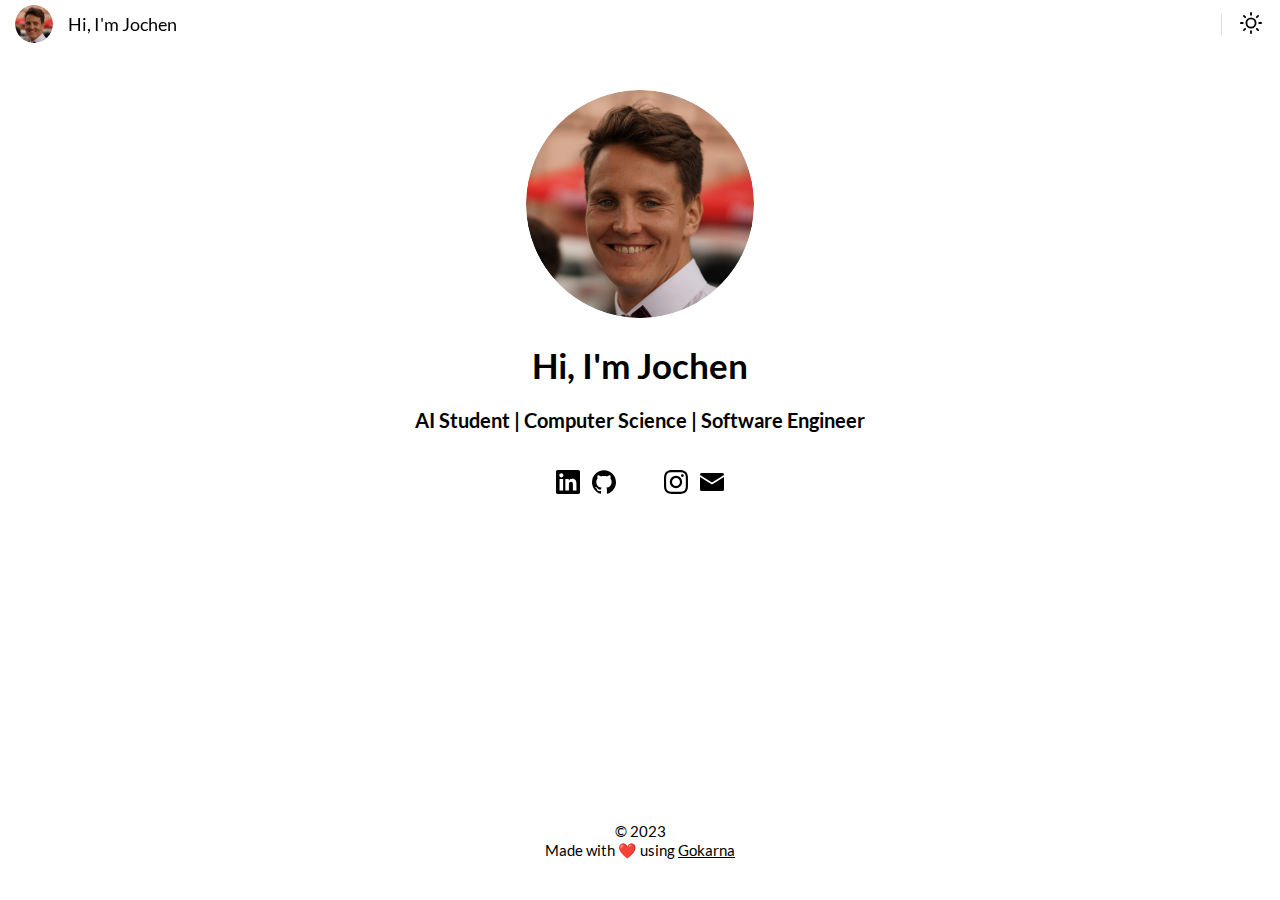
==== index.html @ cd0339ed "deploy: b40019621c8c60beb106870b078ef6ab6bc6c2b8" ====
<!doctype html><html lang=en><head><meta name=generator content="Hugo 0.110.0"><meta charset=utf-8><meta name=viewport content="width=device-width,initial-scale=1"><style>:root{--accent-color:#ffa64d}</style><title>Hi, I'm Jochen</title><meta name=description content="AI Student  |  Computer Science  |  Software Engineer"><meta name=keywords content="blog,gokarna,hugo"><meta property="og:url" content="https://nejox.github.io/"><meta property="og:type" content="website"><meta property="og:title" content="Hi, I'm Jochen"><meta property="og:description" content="AI Student  |  Computer Science  |  Software Engineer"><meta property="og:image" content="/images/le_me.png"><meta name=twitter:card content="summary_large_image"><meta name=twitter:title content="Hi, I'm Jochen"><meta name=twitter:description content="AI Student  |  Computer Science  |  Software Engineer"><meta property="twitter:domain" content="https://nejox.github.io/"><meta property="twitter:url" content="https://nejox.github.io/"><meta name=twitter:image content="/images/le_me.png"><link rel=canonical href=https://nejox.github.io/><link rel=stylesheet type=text/css href=https://nejox.github.io//css/normalize.min.css media=print onload='this.media="all"'><link rel=stylesheet type=text/css href=https://nejox.github.io//css/main.css><link disabled id=dark-theme rel=stylesheet href=https://nejox.github.io//css/dark.css><script src=https://nejox.github.io//js/svg-injector.min.js></script>
<script src=https://nejox.github.io//js/feather-icons.min.js></script>
<script src=https://nejox.github.io//js/main.js></script></head><body><script type=text/javascript>setThemeByUserPref()</script><header class=header><nav class=header-nav><div class=avatar><a href=https://nejox.github.io/><img src=https://nejox.github.io//images/le_me.png alt=avatar></a></div><div class=nav-title><a class=nav-brand href=https://nejox.github.io/>Hi, I'm Jochen</a></div><div class=nav-links><span class=nav-icons-divider></span><div class="nav-link dark-theme-toggle"><span id=dark-theme-toggle-screen-reader-target class=sr-only></span>
<a><span id=theme-toggle-icon data-feather=moon></span></a></div><div class=nav-link id=hamburger-menu-toggle><span id=hamburger-menu-toggle-screen-reader-target class=sr-only>menu</span>
<a><span data-feather=menu></span></a></div><ul class="nav-hamburger-list visibility-hidden"><li class="nav-item dark-theme-toggle"><span id=dark-theme-toggle-screen-reader-target class=sr-only>theme</span>
<a><span id=theme-toggle-icon data-feather=moon></span></a></li></ul></div></nav></header><main id=content><section class=home-about><div class=avatar><img class=size-l src=https://nejox.github.io//images/le_me.png alt=avatar></div><h1>Hi, I'm Jochen</h1><h3>AI Student | Computer Science | Software Engineer</h3></section><div class=flex-break></div><section class=social-icons><ul class=social-icons-list><li class=social-icon><a href=https://www.linkedin.com/in/jochen-schmidt96/><img class=svg-inject src=https://nejox.github.io//svg/icons/linkedin.svg></a></li><li class=social-icon><a href=https://github.com/nejox><img class=svg-inject src=https://nejox.github.io//svg/icons/github.svg></a></li><li class=social-icon><a href=https://www.kaggle.com/nejoxx><img class=svg-inject src=https://nejox.github.io//svg/icons/kaggle.svg></a></li><li class=social-icon><a href=https://www.instagram.com/ne.jox/><img class=svg-inject src=https://nejox.github.io//svg/icons/instagram.svg></a></li><li class=social-icon><a href=mailto:schmidtjochen@gmx.net><img class=svg-inject src=https://nejox.github.io//svg/icons/email.svg></a></li></ul></section></main><footer class=footer><span>&copy; 2023</span>
<span>Made with &#10084;&#65039; using <a target=_blank href=https://github.com/526avijitgupta/gokarna>Gokarna</a></span></footer></body></html>
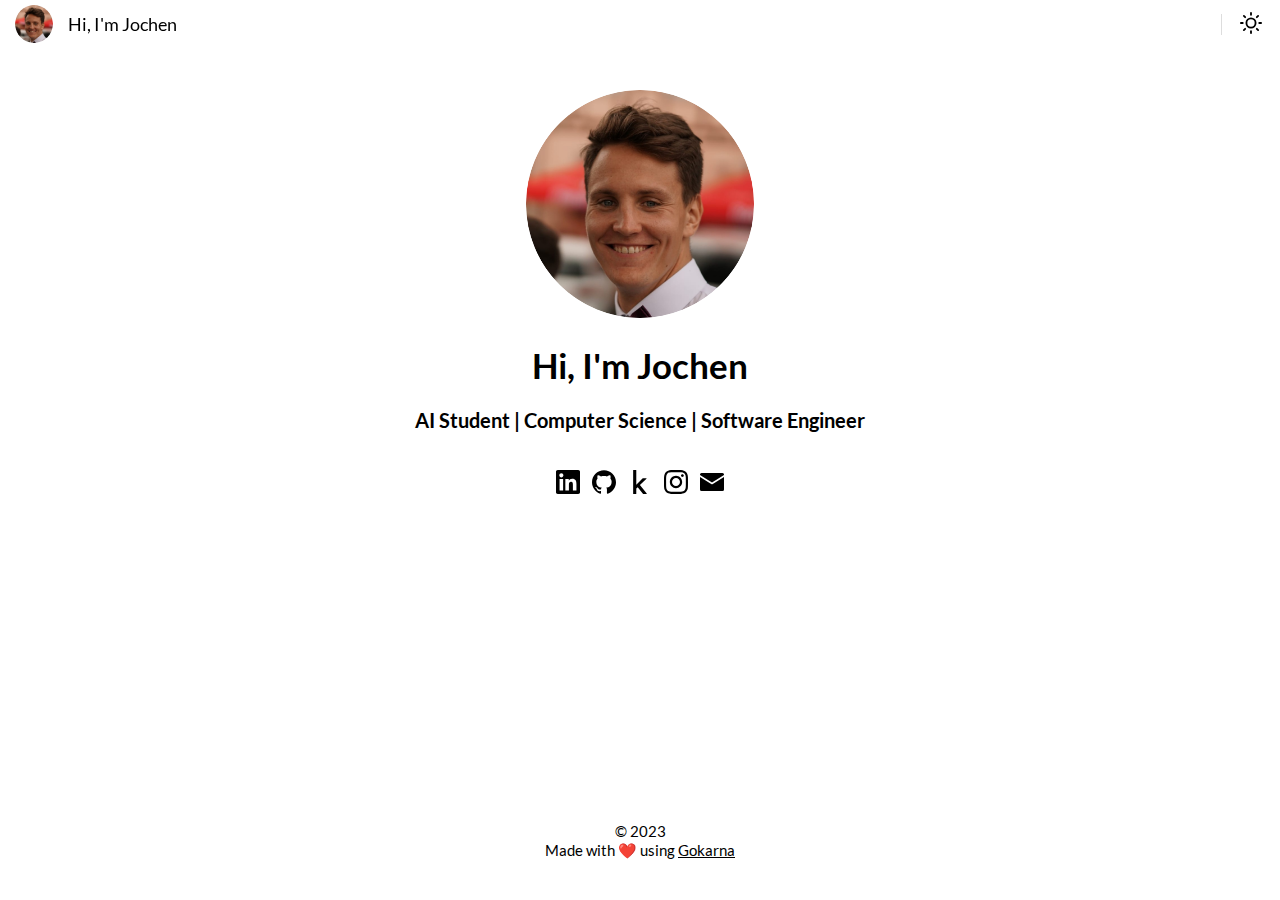
==== commit 1279f908: "deploy: 21d35716b919339ead8b7be1781eb806e16199ac" ====
--- a/index.html
+++ b/index.html
@@ -1,6 +1,7 @@
 <!doctype html><html lang=en><head><meta name=generator content="Hugo 0.110.0"><meta charset=utf-8><meta name=viewport content="width=device-width,initial-scale=1"><style>:root{--accent-color:#ffa64d}</style><title>Hi, I'm Jochen</title><meta name=description content="AI Student  |  Computer Science  |  Software Engineer"><meta name=keywords content="blog,gokarna,hugo"><meta property="og:url" content="https://nejox.github.io/"><meta property="og:type" content="website"><meta property="og:title" content="Hi, I'm Jochen"><meta property="og:description" content="AI Student  |  Computer Science  |  Software Engineer"><meta property="og:image" content="/images/le_me.png"><meta name=twitter:card content="summary_large_image"><meta name=twitter:title content="Hi, I'm Jochen"><meta name=twitter:description content="AI Student  |  Computer Science  |  Software Engineer"><meta property="twitter:domain" content="https://nejox.github.io/"><meta property="twitter:url" content="https://nejox.github.io/"><meta name=twitter:image content="/images/le_me.png"><link rel=canonical href=https://nejox.github.io/><link rel=stylesheet type=text/css href=https://nejox.github.io//css/normalize.min.css media=print onload='this.media="all"'><link rel=stylesheet type=text/css href=https://nejox.github.io//css/main.css><link disabled id=dark-theme rel=stylesheet href=https://nejox.github.io//css/dark.css><script src=https://nejox.github.io//js/svg-injector.min.js></script>
 <script src=https://nejox.github.io//js/feather-icons.min.js></script>
-<script src=https://nejox.github.io//js/main.js></script></head><body><script type=text/javascript>setThemeByUserPref()</script><header class=header><nav class=header-nav><div class=avatar><a href=https://nejox.github.io/><img src=https://nejox.github.io//images/le_me.png alt=avatar></a></div><div class=nav-title><a class=nav-brand href=https://nejox.github.io/>Hi, I'm Jochen</a></div><div class=nav-links><span class=nav-icons-divider></span><div class="nav-link dark-theme-toggle"><span id=dark-theme-toggle-screen-reader-target class=sr-only></span>
+<script src=https://nejox.github.io//js/main.js></script>
+<script>document.getElementsByClassName("footer")[0].childNodes[2].remove()</script></head><body><script type=text/javascript>setThemeByUserPref()</script><header class=header><nav class=header-nav><div class=avatar><a href=https://nejox.github.io/><img src=https://nejox.github.io//images/le_me.png alt=avatar></a></div><div class=nav-title><a class=nav-brand href=https://nejox.github.io/>Hi, I'm Jochen</a></div><div class=nav-links><span class=nav-icons-divider></span><div class="nav-link dark-theme-toggle"><span id=dark-theme-toggle-screen-reader-target class=sr-only></span>
 <a><span id=theme-toggle-icon data-feather=moon></span></a></div><div class=nav-link id=hamburger-menu-toggle><span id=hamburger-menu-toggle-screen-reader-target class=sr-only>menu</span>
 <a><span data-feather=menu></span></a></div><ul class="nav-hamburger-list visibility-hidden"><li class="nav-item dark-theme-toggle"><span id=dark-theme-toggle-screen-reader-target class=sr-only>theme</span>
 <a><span id=theme-toggle-icon data-feather=moon></span></a></li></ul></div></nav></header><main id=content><section class=home-about><div class=avatar><img class=size-l src=https://nejox.github.io//images/le_me.png alt=avatar></div><h1>Hi, I'm Jochen</h1><h3>AI Student | Computer Science | Software Engineer</h3></section><div class=flex-break></div><section class=social-icons><ul class=social-icons-list><li class=social-icon><a href=https://www.linkedin.com/in/jochen-schmidt96/><img class=svg-inject src=https://nejox.github.io//svg/icons/linkedin.svg></a></li><li class=social-icon><a href=https://github.com/nejox><img class=svg-inject src=https://nejox.github.io//svg/icons/github.svg></a></li><li class=social-icon><a href=https://www.kaggle.com/nejoxx><img class=svg-inject src=https://nejox.github.io//svg/icons/kaggle.svg></a></li><li class=social-icon><a href=https://www.instagram.com/ne.jox/><img class=svg-inject src=https://nejox.github.io//svg/icons/instagram.svg></a></li><li class=social-icon><a href=mailto:schmidtjochen@gmx.net><img class=svg-inject src=https://nejox.github.io//svg/icons/email.svg></a></li></ul></section></main><footer class=footer><span>&copy; 2023</span>
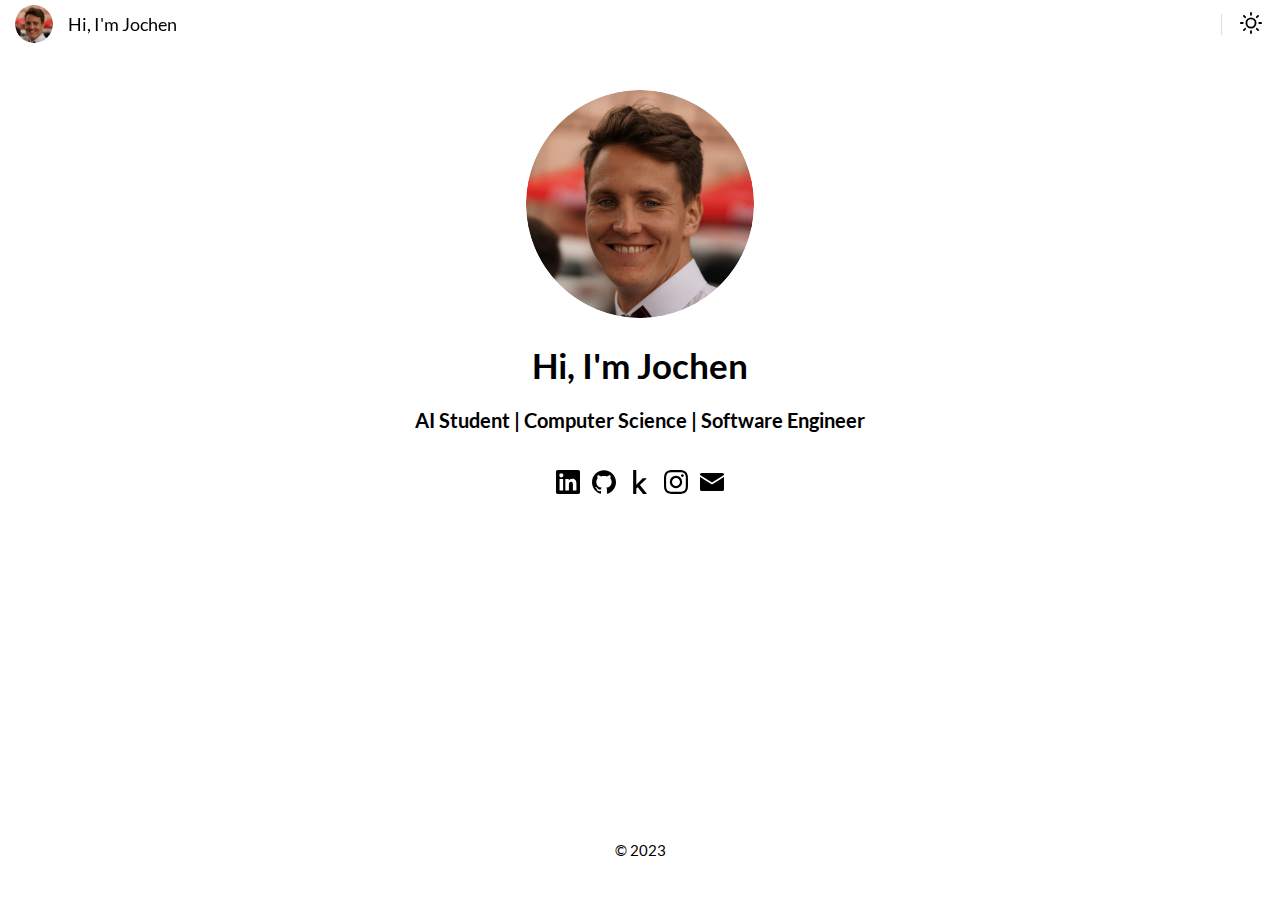
==== commit 41068993: "deploy: 3d7360dac3f1d03cd7e2fb10f688ea5164379cdd" ====
--- a/index.html
+++ b/index.html
@@ -1,8 +1,6 @@
 <!doctype html><html lang=en><head><meta name=generator content="Hugo 0.110.0"><meta charset=utf-8><meta name=viewport content="width=device-width,initial-scale=1"><style>:root{--accent-color:#ffa64d}</style><title>Hi, I'm Jochen</title><meta name=description content="AI Student  |  Computer Science  |  Software Engineer"><meta name=keywords content="blog,gokarna,hugo"><meta property="og:url" content="https://nejox.github.io/"><meta property="og:type" content="website"><meta property="og:title" content="Hi, I'm Jochen"><meta property="og:description" content="AI Student  |  Computer Science  |  Software Engineer"><meta property="og:image" content="/images/le_me.png"><meta name=twitter:card content="summary_large_image"><meta name=twitter:title content="Hi, I'm Jochen"><meta name=twitter:description content="AI Student  |  Computer Science  |  Software Engineer"><meta property="twitter:domain" content="https://nejox.github.io/"><meta property="twitter:url" content="https://nejox.github.io/"><meta name=twitter:image content="/images/le_me.png"><link rel=canonical href=https://nejox.github.io/><link rel=stylesheet type=text/css href=https://nejox.github.io//css/normalize.min.css media=print onload='this.media="all"'><link rel=stylesheet type=text/css href=https://nejox.github.io//css/main.css><link disabled id=dark-theme rel=stylesheet href=https://nejox.github.io//css/dark.css><script src=https://nejox.github.io//js/svg-injector.min.js></script>
 <script src=https://nejox.github.io//js/feather-icons.min.js></script>
-<script src=https://nejox.github.io//js/main.js></script>
-<script>document.getElementsByClassName("footer")[0].childNodes[2].remove()</script></head><body><script type=text/javascript>setThemeByUserPref()</script><header class=header><nav class=header-nav><div class=avatar><a href=https://nejox.github.io/><img src=https://nejox.github.io//images/le_me.png alt=avatar></a></div><div class=nav-title><a class=nav-brand href=https://nejox.github.io/>Hi, I'm Jochen</a></div><div class=nav-links><span class=nav-icons-divider></span><div class="nav-link dark-theme-toggle"><span id=dark-theme-toggle-screen-reader-target class=sr-only></span>
+<script src=https://nejox.github.io//js/main.js></script></head><body><script type=text/javascript>setThemeByUserPref()</script><header class=header><nav class=header-nav><div class=avatar><a href=https://nejox.github.io/><img src=https://nejox.github.io//images/le_me.png alt=avatar></a></div><div class=nav-title><a class=nav-brand href=https://nejox.github.io/>Hi, I'm Jochen</a></div><div class=nav-links><span class=nav-icons-divider></span><div class="nav-link dark-theme-toggle"><span id=dark-theme-toggle-screen-reader-target class=sr-only></span>
 <a><span id=theme-toggle-icon data-feather=moon></span></a></div><div class=nav-link id=hamburger-menu-toggle><span id=hamburger-menu-toggle-screen-reader-target class=sr-only>menu</span>
 <a><span data-feather=menu></span></a></div><ul class="nav-hamburger-list visibility-hidden"><li class="nav-item dark-theme-toggle"><span id=dark-theme-toggle-screen-reader-target class=sr-only>theme</span>
-<a><span id=theme-toggle-icon data-feather=moon></span></a></li></ul></div></nav></header><main id=content><section class=home-about><div class=avatar><img class=size-l src=https://nejox.github.io//images/le_me.png alt=avatar></div><h1>Hi, I'm Jochen</h1><h3>AI Student | Computer Science | Software Engineer</h3></section><div class=flex-break></div><section class=social-icons><ul class=social-icons-list><li class=social-icon><a href=https://www.linkedin.com/in/jochen-schmidt96/><img class=svg-inject src=https://nejox.github.io//svg/icons/linkedin.svg></a></li><li class=social-icon><a href=https://github.com/nejox><img class=svg-inject src=https://nejox.github.io//svg/icons/github.svg></a></li><li class=social-icon><a href=https://www.kaggle.com/nejoxx><img class=svg-inject src=https://nejox.github.io//svg/icons/kaggle.svg></a></li><li class=social-icon><a href=https://www.instagram.com/ne.jox/><img class=svg-inject src=https://nejox.github.io//svg/icons/instagram.svg></a></li><li class=social-icon><a href=mailto:schmidtjochen@gmx.net><img class=svg-inject src=https://nejox.github.io//svg/icons/email.svg></a></li></ul></section></main><footer class=footer><span>&copy; 2023</span>
-<span>Made with &#10084;&#65039; using <a target=_blank href=https://github.com/526avijitgupta/gokarna>Gokarna</a></span></footer></body></html>+<a><span id=theme-toggle-icon data-feather=moon></span></a></li></ul></div></nav></header><main id=content><section class=home-about><div class=avatar><img class=size-l src=https://nejox.github.io//images/le_me.png alt=avatar></div><h1>Hi, I'm Jochen</h1><h3>AI Student | Computer Science | Software Engineer</h3></section><div class=flex-break></div><section class=social-icons><ul class=social-icons-list><li class=social-icon><a href=https://www.linkedin.com/in/jochen-schmidt96/><img class=svg-inject src=https://nejox.github.io//svg/icons/linkedin.svg></a></li><li class=social-icon><a href=https://github.com/nejox><img class=svg-inject src=https://nejox.github.io//svg/icons/github.svg></a></li><li class=social-icon><a href=https://www.kaggle.com/nejoxx><img class=svg-inject src=https://nejox.github.io//svg/icons/kaggle.svg></a></li><li class=social-icon><a href=https://www.instagram.com/ne.jox/><img class=svg-inject src=https://nejox.github.io//svg/icons/instagram.svg></a></li><li class=social-icon><a href=mailto:schmidtjochen@gmx.net><img class=svg-inject src=https://nejox.github.io//svg/icons/email.svg></a></li></ul></section></main><footer class=footer><span>&copy; 2023</span></footer></body></html>